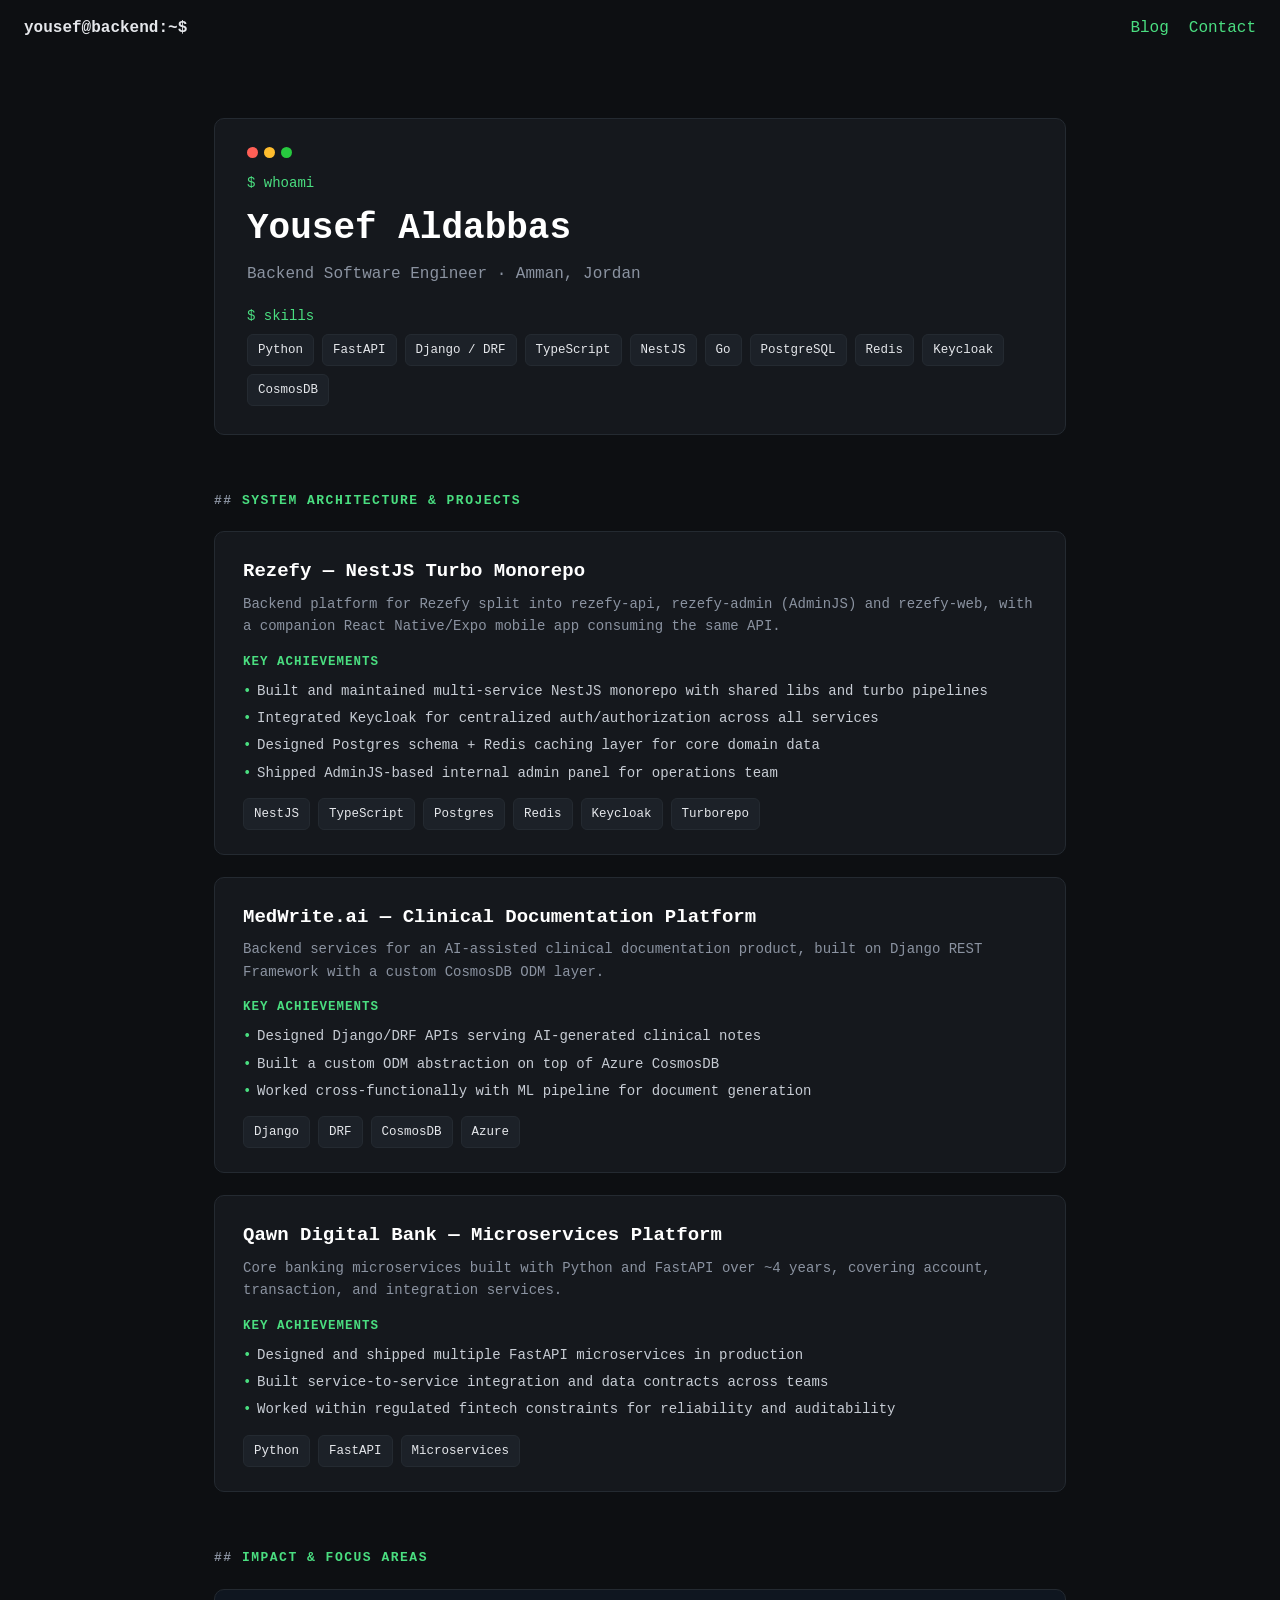
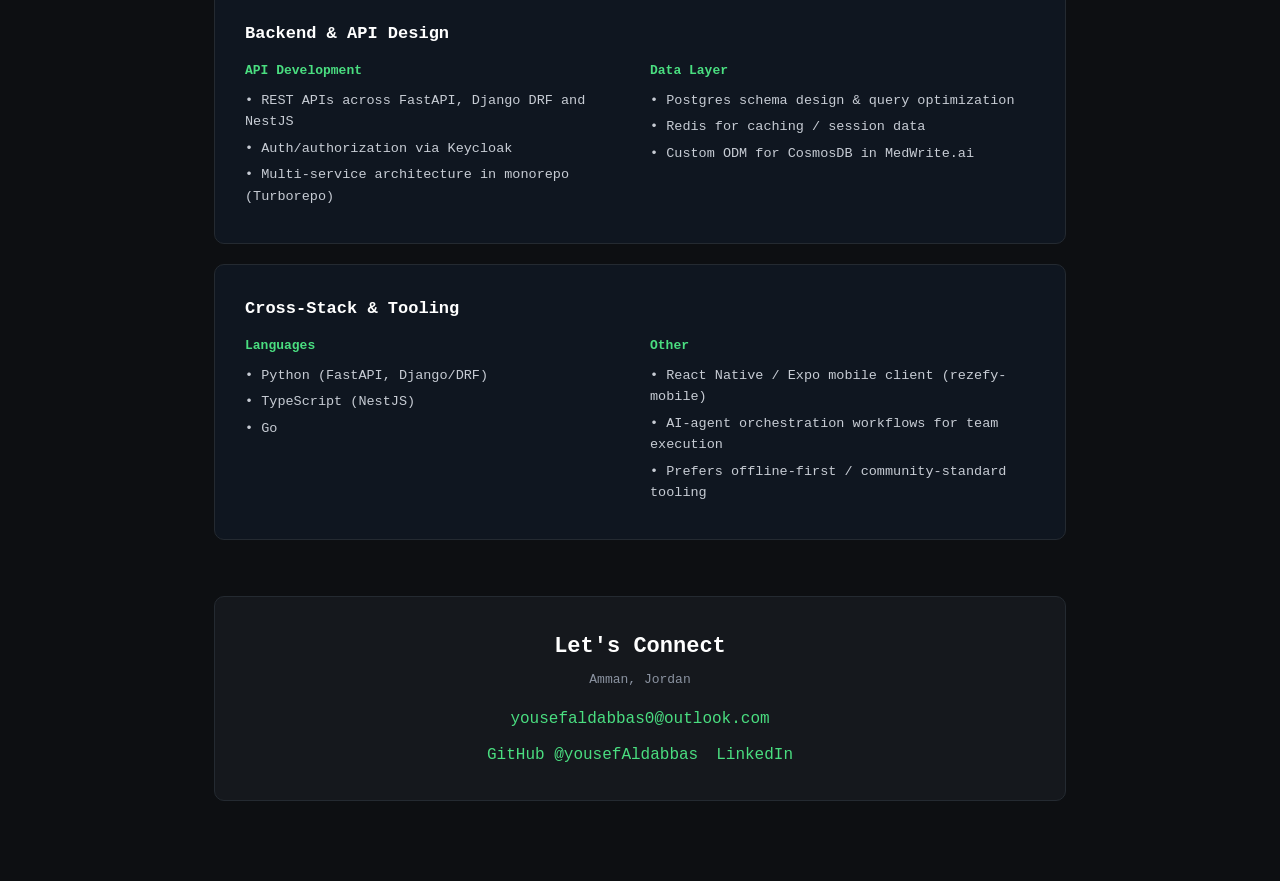
==== index.html @ 6e94ebfa "Initial portfolio site with blog section" ====
<!DOCTYPE html>
<html lang="en">
<head>
<meta charset="UTF-8">
<title>Yousef Aldabbas — Backend Engineer</title>
<style>
  :root{
    --bg:#0d0f12; --bg2:#0f1620; --card:#15181d; --border:#242a31;
    --green:#4ade80; --text:#e5e7eb; --muted:#8b93a1; --accent:#7c3aed;
  }
  *{box-sizing:border-box; margin:0; padding:0;}
  body{
    background:
      linear-gradient(var(--bg) 0%, var(--bg) 100%),
      repeating-linear-gradient(0deg, rgba(255,255,255,.02) 0 1px, transparent 1px 32px),
      repeating-linear-gradient(90deg, rgba(255,255,255,.02) 0 1px, transparent 1px 32px);
    color:var(--text);
    font-family: 'SFMono-Regular', Consolas, 'Liberation Mono', Menlo, monospace;
    line-height:1.6;
  }
  a{color:var(--green); text-decoration:none;}
  .wrap{max-width:900px; margin:0 auto; padding:40px 24px 80px;}
  nav{display:flex; justify-content:space-between; align-items:center; padding:16px 24px;}
  nav .logo{font-weight:bold; color:var(--text);}
  .hero{
    background:var(--card); border:1px solid var(--border); border-radius:10px;
    padding:28px 32px; margin-top:20px;
  }
  .dots{display:flex; gap:6px; margin-bottom:14px;}
  .dots span{width:11px; height:11px; border-radius:50%;}
  .dots span:nth-child(1){background:#ff5f56;}
  .dots span:nth-child(2){background:#ffbd2e;}
  .dots span:nth-child(3){background:#27c93f;}
  .prompt{color:var(--green); font-size:14px; margin-bottom:6px;}
  h1{font-size:36px; color:#fff; margin-bottom:4px;}
  .title{color:var(--muted); font-size:16px; margin-bottom:18px;}
  .tags{display:flex; flex-wrap:wrap; gap:8px;}
  .tag{
    background:#1c2128; border:1px solid var(--border); color:var(--text);
    font-size:12.5px; padding:5px 10px; border-radius:6px;
  }
  h2.section{color:var(--green); font-size:13px; text-transform:uppercase; letter-spacing:1.5px; margin:56px 0 20px;}
  h2.section::before{content:"## "; color:var(--muted);}
  .project{
    background:var(--card); border:1px solid var(--border); border-radius:10px;
    padding:24px 28px; margin-bottom:22px;
  }
  .project h3{color:#fff; font-size:19px; margin-bottom:6px;}
  .project p.desc{color:var(--muted); font-size:14px; margin-bottom:14px;}
  .project h4{color:var(--green); font-size:12.5px; text-transform:uppercase; letter-spacing:1px; margin-bottom:8px;}
  .project ul{list-style:none; margin-bottom:14px;}
  .project li{font-size:14px; color:#c7ccd4; margin-bottom:5px; padding-left:14px; position:relative;}
  .project li::before{content:"•"; position:absolute; left:0; color:var(--green);}
  .impact{
    background:var(--bg2); border:1px solid var(--border); border-radius:10px;
    padding:30px; margin-bottom:20px;
  }
  .impact h3{color:#fff; font-size:17px; margin-bottom:14px;}
  .grid2{display:grid; grid-template-columns:1fr 1fr; gap:20px;}
  .grid2 .col h4{color:var(--green); font-size:13px; margin-bottom:8px;}
  .grid2 .col ul{list-style:none;}
  .grid2 .col li{font-size:13.5px; color:#c7ccd4; margin-bottom:5px;}
  .contact{
    background:var(--card); border:1px solid var(--border); border-radius:10px;
    padding:32px; margin-top:56px; text-align:center;
  }
  .contact h2{color:#fff; font-size:22px; margin-bottom:6px;}
  .contact .loc{color:var(--muted); font-size:13px; margin-bottom:16px;}
  .links{display:flex; justify-content:center; gap:18px; flex-wrap:wrap; margin-top:10px;}
  @media (max-width:640px){ .grid2{grid-template-columns:1fr;} h1{font-size:28px;} }
</style>
</head>
<body>
<nav>
  <div class="logo">yousef@backend:~$</div>
  <div style="display:flex; gap:20px;">
    <a href="blog/index.html">Blog</a>
    <a href="mailto:yousefaldabbas0@outlook.com">Contact</a>
  </div>
</nav>

<div class="wrap">

  <div class="hero">
    <div class="dots"><span></span><span></span><span></span></div>
    <div class="prompt">$ whoami</div>
    <h1>Yousef Aldabbas</h1>
    <div class="title">Backend Software Engineer · Amman, Jordan</div>
    <div class="prompt">$ skills</div>
    <div class="tags">
      <span class="tag">Python</span><span class="tag">FastAPI</span>
      <span class="tag">Django / DRF</span><span class="tag">TypeScript</span>
      <span class="tag">NestJS</span><span class="tag">Go</span>
      <span class="tag">PostgreSQL</span><span class="tag">Redis</span>
      <span class="tag">Keycloak</span><span class="tag">CosmosDB</span>
    </div>
  </div>

  <h2 class="section">System Architecture & Projects</h2>

  <div class="project">
    <h3>Rezefy — NestJS Turbo Monorepo</h3>
    <p class="desc">Backend platform for Rezefy split into rezefy-api, rezefy-admin (AdminJS) and rezefy-web, with a companion React Native/Expo mobile app consuming the same API.</p>
    <h4>Key Achievements</h4>
    <ul>
      <li>Built and maintained multi-service NestJS monorepo with shared libs and turbo pipelines</li>
      <li>Integrated Keycloak for centralized auth/authorization across all services</li>
      <li>Designed Postgres schema + Redis caching layer for core domain data</li>
      <li>Shipped AdminJS-based internal admin panel for operations team</li>
    </ul>
    <div class="tags">
      <span class="tag">NestJS</span><span class="tag">TypeScript</span><span class="tag">Postgres</span>
      <span class="tag">Redis</span><span class="tag">Keycloak</span><span class="tag">Turborepo</span>
    </div>
  </div>

  <div class="project">
    <h3>MedWrite.ai — Clinical Documentation Platform</h3>
    <p class="desc">Backend services for an AI-assisted clinical documentation product, built on Django REST Framework with a custom CosmosDB ODM layer.</p>
    <h4>Key Achievements</h4>
    <ul>
      <li>Designed Django/DRF APIs serving AI-generated clinical notes</li>
      <li>Built a custom ODM abstraction on top of Azure CosmosDB</li>
      <li>Worked cross-functionally with ML pipeline for document generation</li>
    </ul>
    <div class="tags">
      <span class="tag">Django</span><span class="tag">DRF</span><span class="tag">CosmosDB</span><span class="tag">Azure</span>
    </div>
  </div>

  <div class="project">
    <h3>Qawn Digital Bank — Microservices Platform</h3>
    <p class="desc">Core banking microservices built with Python and FastAPI over ~4 years, covering account, transaction, and integration services.</p>
    <h4>Key Achievements</h4>
    <ul>
      <li>Designed and shipped multiple FastAPI microservices in production</li>
      <li>Built service-to-service integration and data contracts across teams</li>
      <li>Worked within regulated fintech constraints for reliability and auditability</li>
    </ul>
    <div class="tags">
      <span class="tag">Python</span><span class="tag">FastAPI</span><span class="tag">Microservices</span>
    </div>
  </div>

  <h2 class="section">Impact & Focus Areas</h2>

  <div class="impact">
    <h3>Backend & API Design</h3>
    <div class="grid2">
      <div class="col">
        <h4>API Development</h4>
        <ul>
          <li>• REST APIs across FastAPI, Django DRF and NestJS</li>
          <li>• Auth/authorization via Keycloak</li>
          <li>• Multi-service architecture in monorepo (Turborepo)</li>
        </ul>
      </div>
      <div class="col">
        <h4>Data Layer</h4>
        <ul>
          <li>• Postgres schema design & query optimization</li>
          <li>• Redis for caching / session data</li>
          <li>• Custom ODM for CosmosDB in MedWrite.ai</li>
        </ul>
      </div>
    </div>
  </div>

  <div class="impact">
    <h3>Cross-Stack & Tooling</h3>
    <div class="grid2">
      <div class="col">
        <h4>Languages</h4>
        <ul>
          <li>• Python (FastAPI, Django/DRF)</li>
          <li>• TypeScript (NestJS)</li>
          <li>• Go</li>
        </ul>
      </div>
      <div class="col">
        <h4>Other</h4>
        <ul>
          <li>• React Native / Expo mobile client (rezefy-mobile)</li>
          <li>• AI-agent orchestration workflows for team execution</li>
          <li>• Prefers offline-first / community-standard tooling</li>
        </ul>
      </div>
    </div>
  </div>

  <div class="contact">
    <h2>Let's Connect</h2>
    <div class="loc">Amman, Jordan</div>
    <a href="mailto:yousefaldabbas0@outlook.com">yousefaldabbas0@outlook.com</a>
    <div class="links">
      <a href="https://github.com/yousefAldabbas" target="_blank">GitHub @yousefAldabbas</a>
      <a href="https://linkedin.com/in/yousef-aldabbas" target="_blank">LinkedIn</a>
    </div>
  </div>

</div>
</body>
</html>
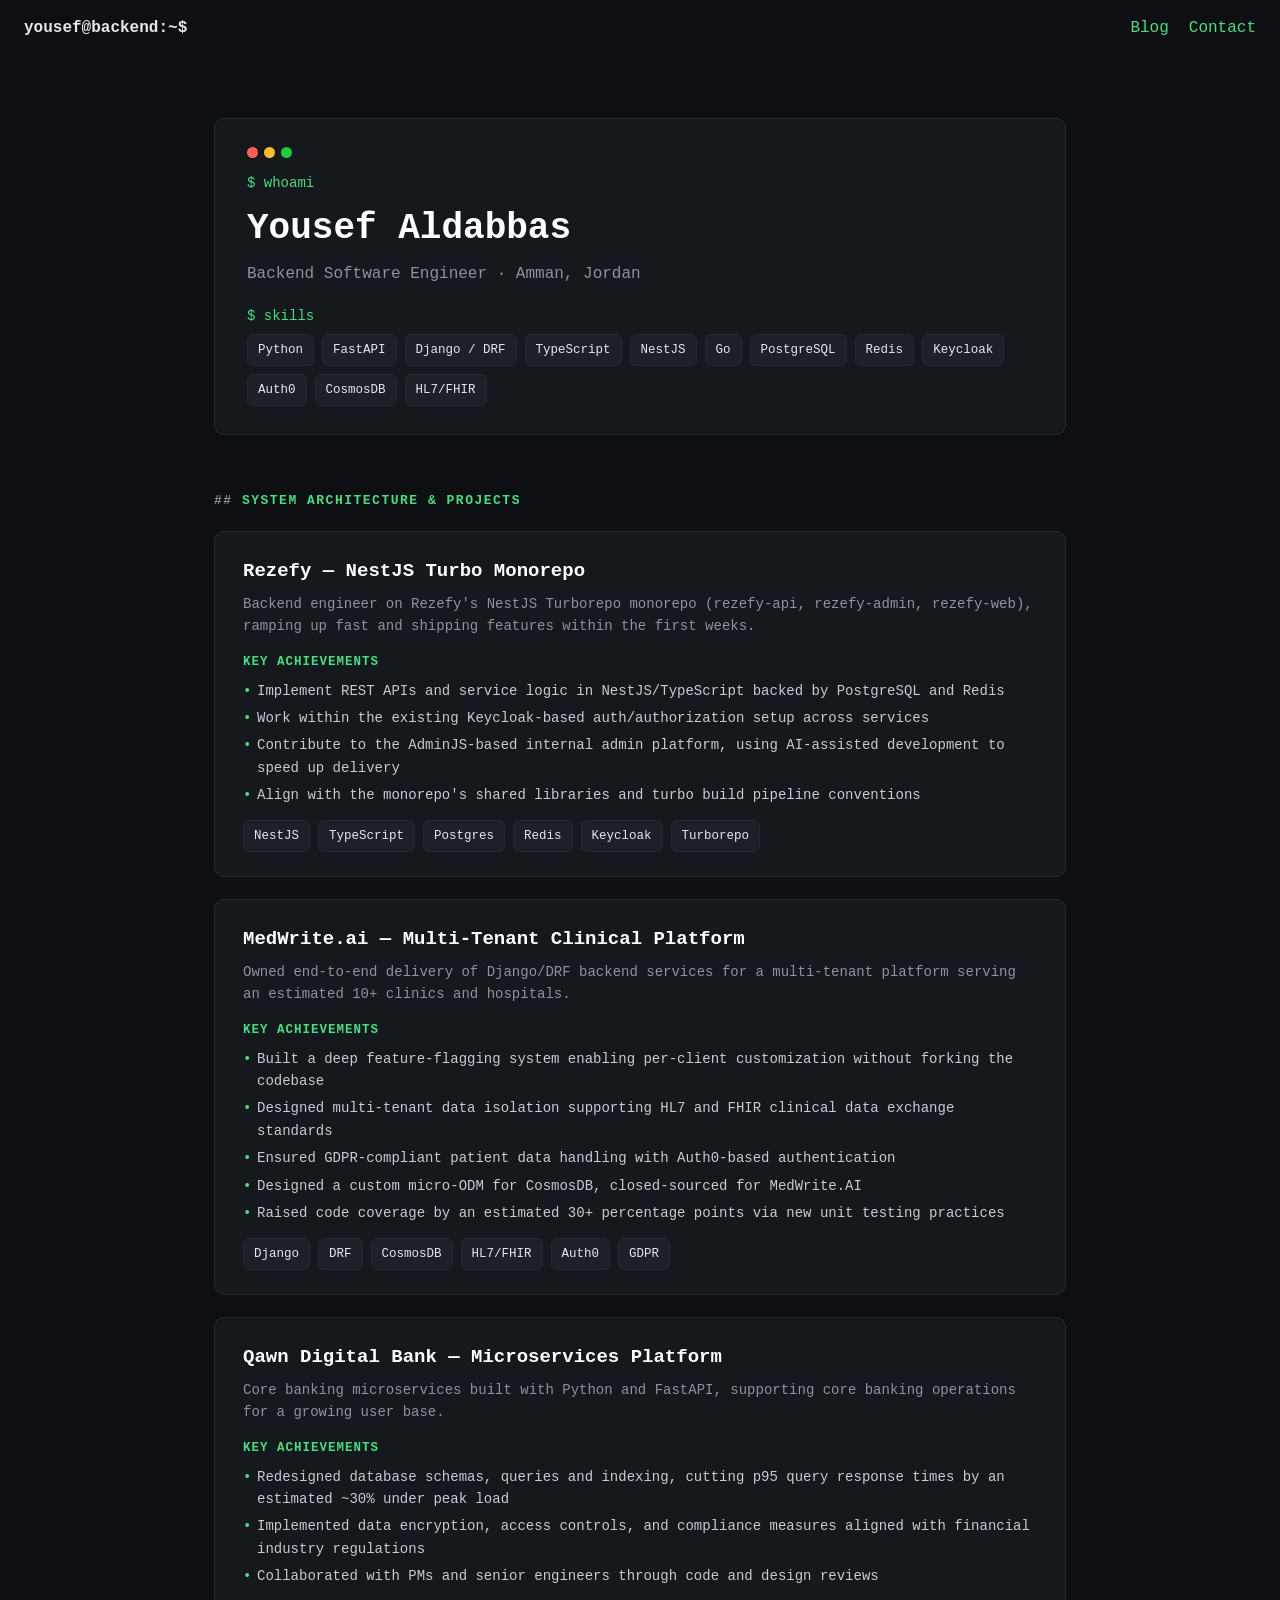
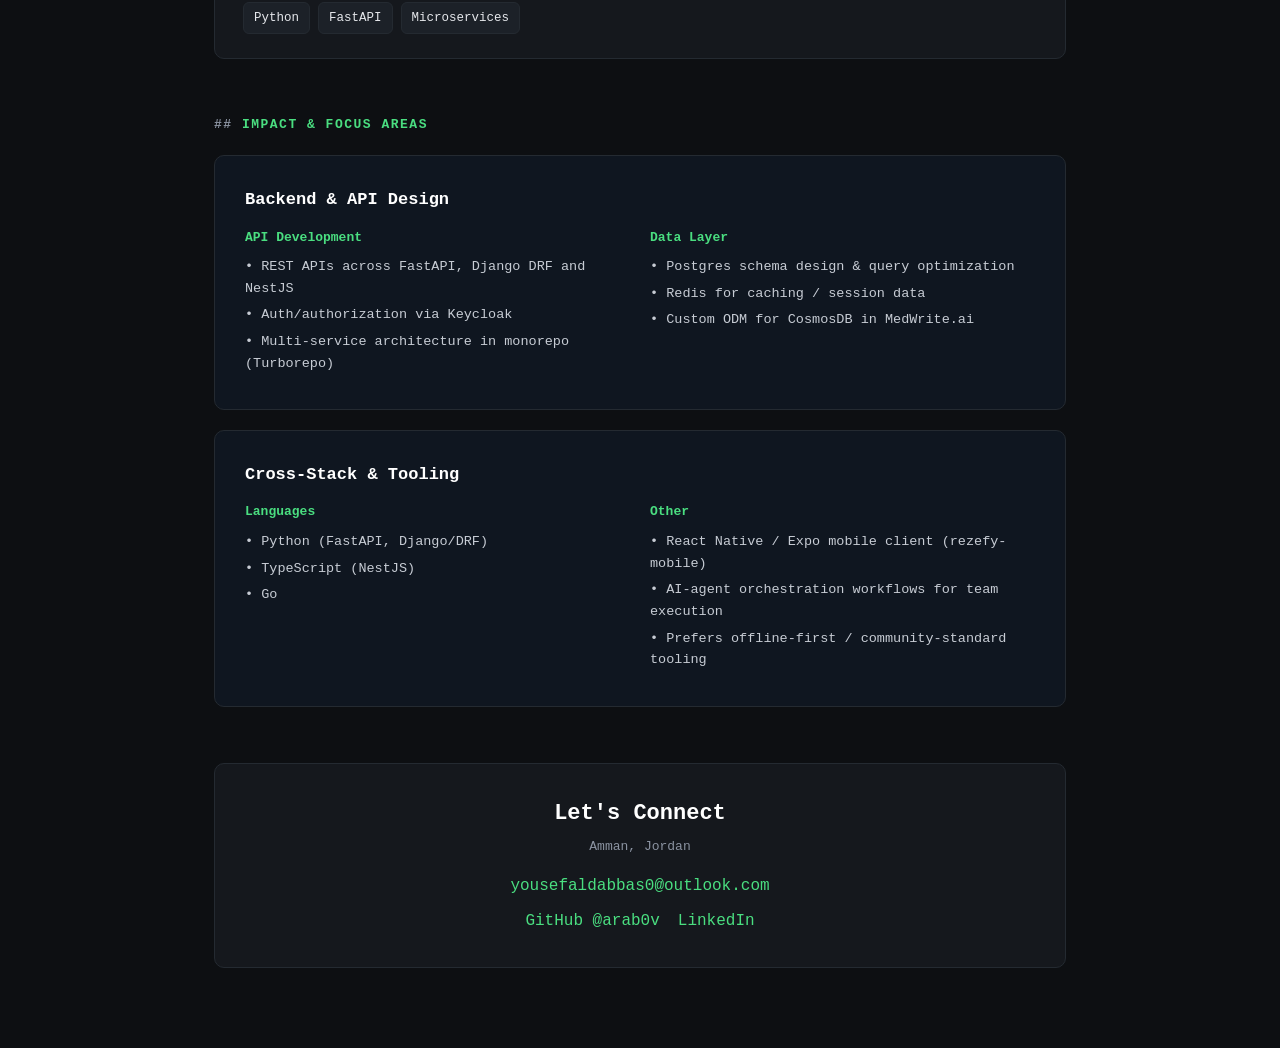
==== commit 5ea3e3b2: "Sync portfolio with reviewed CV, restructure blog, add AdminJS post" ====
--- a/index.html
+++ b/index.html
@@ -92,7 +92,8 @@
       <span class="tag">Django / DRF</span><span class="tag">TypeScript</span>
       <span class="tag">NestJS</span><span class="tag">Go</span>
       <span class="tag">PostgreSQL</span><span class="tag">Redis</span>
-      <span class="tag">Keycloak</span><span class="tag">CosmosDB</span>
+      <span class="tag">Keycloak</span><span class="tag">Auth0</span>
+      <span class="tag">CosmosDB</span><span class="tag">HL7/FHIR</span>
     </div>
   </div>
 
@@ -100,13 +101,13 @@
 
   <div class="project">
     <h3>Rezefy — NestJS Turbo Monorepo</h3>
-    <p class="desc">Backend platform for Rezefy split into rezefy-api, rezefy-admin (AdminJS) and rezefy-web, with a companion React Native/Expo mobile app consuming the same API.</p>
+    <p class="desc">Backend engineer on Rezefy's NestJS Turborepo monorepo (rezefy-api, rezefy-admin, rezefy-web), ramping up fast and shipping features within the first weeks.</p>
     <h4>Key Achievements</h4>
     <ul>
-      <li>Built and maintained multi-service NestJS monorepo with shared libs and turbo pipelines</li>
-      <li>Integrated Keycloak for centralized auth/authorization across all services</li>
-      <li>Designed Postgres schema + Redis caching layer for core domain data</li>
-      <li>Shipped AdminJS-based internal admin panel for operations team</li>
+      <li>Implement REST APIs and service logic in NestJS/TypeScript backed by PostgreSQL and Redis</li>
+      <li>Work within the existing Keycloak-based auth/authorization setup across services</li>
+      <li>Contribute to the AdminJS-based internal admin platform, using AI-assisted development to speed up delivery</li>
+      <li>Align with the monorepo's shared libraries and turbo build pipeline conventions</li>
     </ul>
     <div class="tags">
       <span class="tag">NestJS</span><span class="tag">TypeScript</span><span class="tag">Postgres</span>
@@ -115,27 +116,29 @@
   </div>
 
   <div class="project">
-    <h3>MedWrite.ai — Clinical Documentation Platform</h3>
-    <p class="desc">Backend services for an AI-assisted clinical documentation product, built on Django REST Framework with a custom CosmosDB ODM layer.</p>
+    <h3>MedWrite.ai — Multi-Tenant Clinical Platform</h3>
+    <p class="desc">Owned end-to-end delivery of Django/DRF backend services for a multi-tenant platform serving an estimated 10+ clinics and hospitals.</p>
     <h4>Key Achievements</h4>
     <ul>
-      <li>Designed Django/DRF APIs serving AI-generated clinical notes</li>
-      <li>Built a custom ODM abstraction on top of Azure CosmosDB</li>
-      <li>Worked cross-functionally with ML pipeline for document generation</li>
+      <li>Built a deep feature-flagging system enabling per-client customization without forking the codebase</li>
+      <li>Designed multi-tenant data isolation supporting HL7 and FHIR clinical data exchange standards</li>
+      <li>Ensured GDPR-compliant patient data handling with Auth0-based authentication</li>
+      <li>Designed a custom micro-ODM for CosmosDB, closed-sourced for MedWrite.AI</li>
+      <li>Raised code coverage by an estimated 30+ percentage points via new unit testing practices</li>
     </ul>
     <div class="tags">
-      <span class="tag">Django</span><span class="tag">DRF</span><span class="tag">CosmosDB</span><span class="tag">Azure</span>
+      <span class="tag">Django</span><span class="tag">DRF</span><span class="tag">CosmosDB</span><span class="tag">HL7/FHIR</span><span class="tag">Auth0</span><span class="tag">GDPR</span>
     </div>
   </div>
 
   <div class="project">
     <h3>Qawn Digital Bank — Microservices Platform</h3>
-    <p class="desc">Core banking microservices built with Python and FastAPI over ~4 years, covering account, transaction, and integration services.</p>
+    <p class="desc">Core banking microservices built with Python and FastAPI, supporting core banking operations for a growing user base.</p>
     <h4>Key Achievements</h4>
     <ul>
-      <li>Designed and shipped multiple FastAPI microservices in production</li>
-      <li>Built service-to-service integration and data contracts across teams</li>
-      <li>Worked within regulated fintech constraints for reliability and auditability</li>
+      <li>Redesigned database schemas, queries and indexing, cutting p95 query response times by an estimated ~30% under peak load</li>
+      <li>Implemented data encryption, access controls, and compliance measures aligned with financial industry regulations</li>
+      <li>Collaborated with PMs and senior engineers through code and design reviews</li>
     </ul>
     <div class="tags">
       <span class="tag">Python</span><span class="tag">FastAPI</span><span class="tag">Microservices</span>
@@ -193,7 +196,7 @@
     <div class="loc">Amman, Jordan</div>
     <a href="mailto:yousefaldabbas0@outlook.com">yousefaldabbas0@outlook.com</a>
     <div class="links">
-      <a href="https://github.com/yousefAldabbas" target="_blank">GitHub @yousefAldabbas</a>
+      <a href="https://github.com/arab0v" target="_blank">GitHub @arab0v</a>
       <a href="https://linkedin.com/in/yousef-aldabbas" target="_blank">LinkedIn</a>
     </div>
   </div>
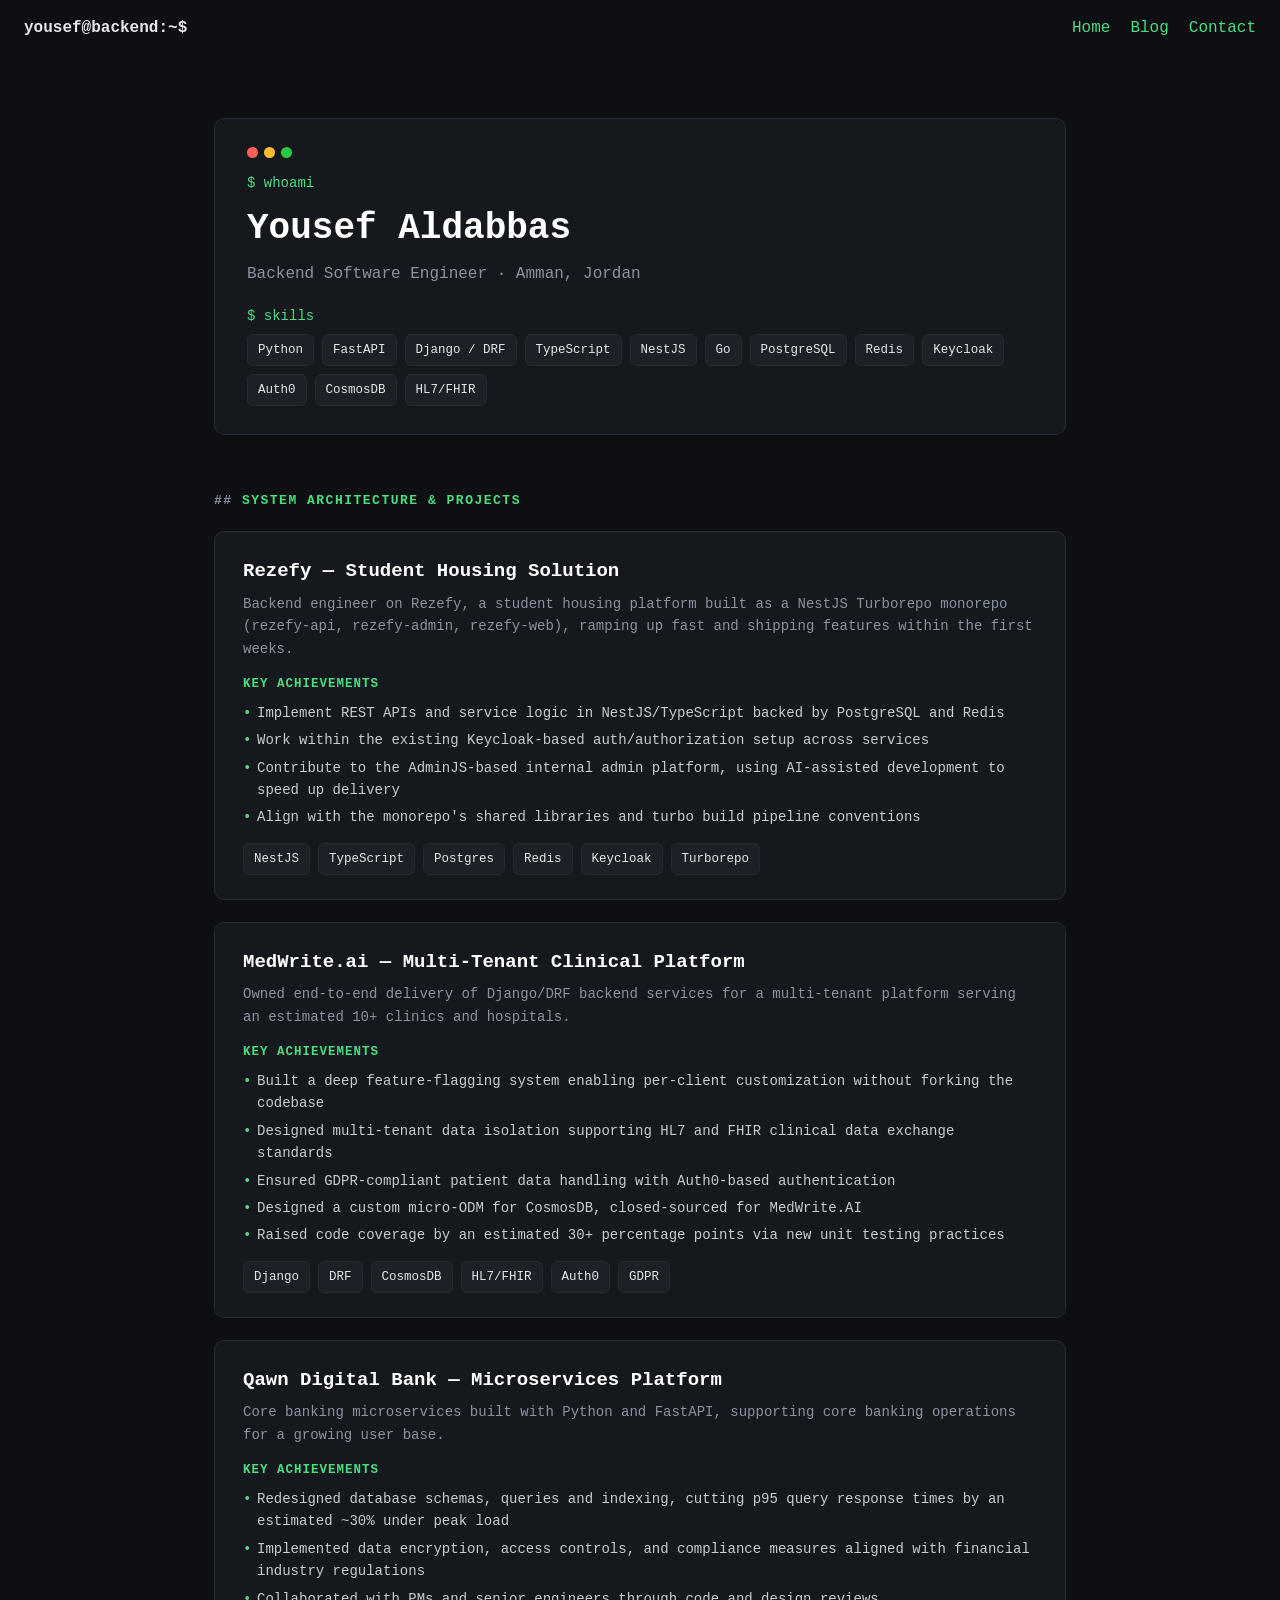
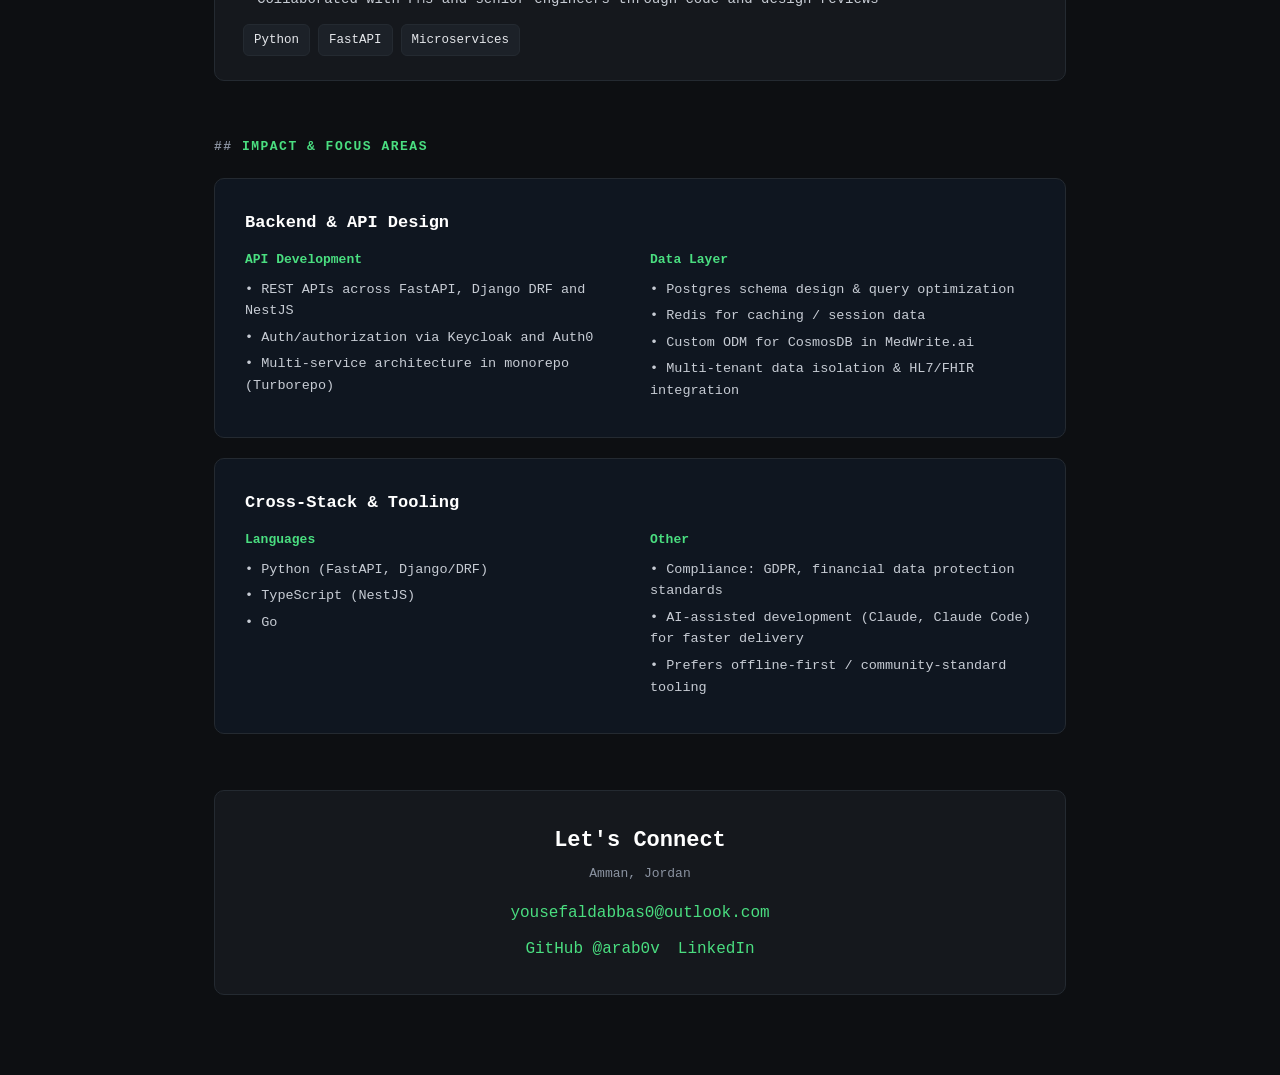
==== commit 4ab30602: "Fix Rezefy project name, sync Impact section, unify top-right nav across pages" ====
--- a/index.html
+++ b/index.html
@@ -22,6 +22,7 @@
   .wrap{max-width:900px; margin:0 auto; padding:40px 24px 80px;}
   nav{display:flex; justify-content:space-between; align-items:center; padding:16px 24px;}
   nav .logo{font-weight:bold; color:var(--text);}
+  nav .navlinks{display:flex; gap:20px;}
   .hero{
     background:var(--card); border:1px solid var(--border); border-radius:10px;
     padding:28px 32px; margin-top:20px;
@@ -73,7 +74,8 @@
 <body>
 <nav>
   <div class="logo">yousef@backend:~$</div>
-  <div style="display:flex; gap:20px;">
+  <div class="navlinks">
+    <a href="index.html">Home</a>
     <a href="blog/index.html">Blog</a>
     <a href="mailto:yousefaldabbas0@outlook.com">Contact</a>
   </div>
@@ -100,8 +102,8 @@
   <h2 class="section">System Architecture & Projects</h2>
 
   <div class="project">
-    <h3>Rezefy — NestJS Turbo Monorepo</h3>
-    <p class="desc">Backend engineer on Rezefy's NestJS Turborepo monorepo (rezefy-api, rezefy-admin, rezefy-web), ramping up fast and shipping features within the first weeks.</p>
+    <h3>Rezefy — Student Housing Solution</h3>
+    <p class="desc">Backend engineer on Rezefy, a student housing platform built as a NestJS Turborepo monorepo (rezefy-api, rezefy-admin, rezefy-web), ramping up fast and shipping features within the first weeks.</p>
     <h4>Key Achievements</h4>
     <ul>
       <li>Implement REST APIs and service logic in NestJS/TypeScript backed by PostgreSQL and Redis</li>
@@ -154,7 +156,7 @@
         <h4>API Development</h4>
         <ul>
           <li>• REST APIs across FastAPI, Django DRF and NestJS</li>
-          <li>• Auth/authorization via Keycloak</li>
+          <li>• Auth/authorization via Keycloak and Auth0</li>
           <li>• Multi-service architecture in monorepo (Turborepo)</li>
         </ul>
       </div>
@@ -164,6 +166,7 @@
           <li>• Postgres schema design & query optimization</li>
           <li>• Redis for caching / session data</li>
           <li>• Custom ODM for CosmosDB in MedWrite.ai</li>
+          <li>• Multi-tenant data isolation & HL7/FHIR integration</li>
         </ul>
       </div>
     </div>
@@ -183,8 +186,8 @@
       <div class="col">
         <h4>Other</h4>
         <ul>
-          <li>• React Native / Expo mobile client (rezefy-mobile)</li>
-          <li>• AI-agent orchestration workflows for team execution</li>
+          <li>• Compliance: GDPR, financial data protection standards</li>
+          <li>• AI-assisted development (Claude, Claude Code) for faster delivery</li>
           <li>• Prefers offline-first / community-standard tooling</li>
         </ul>
       </div>
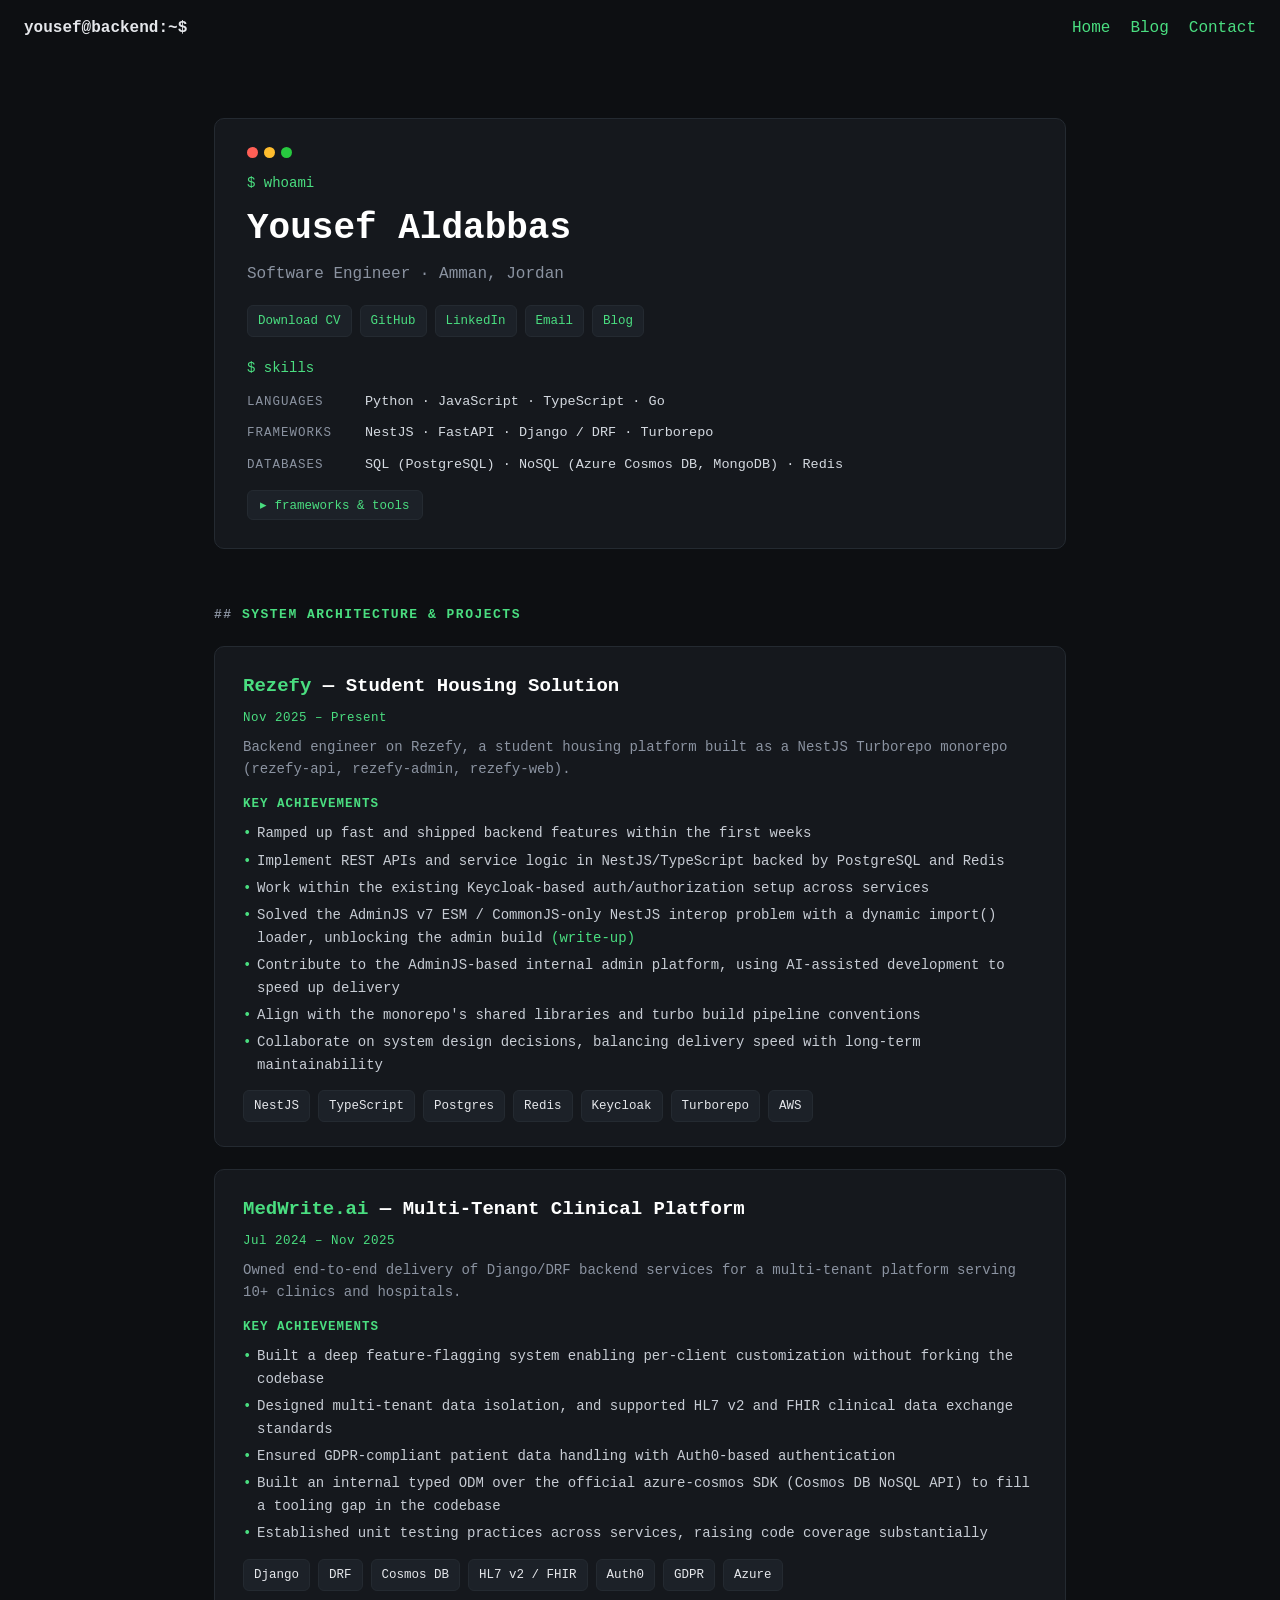
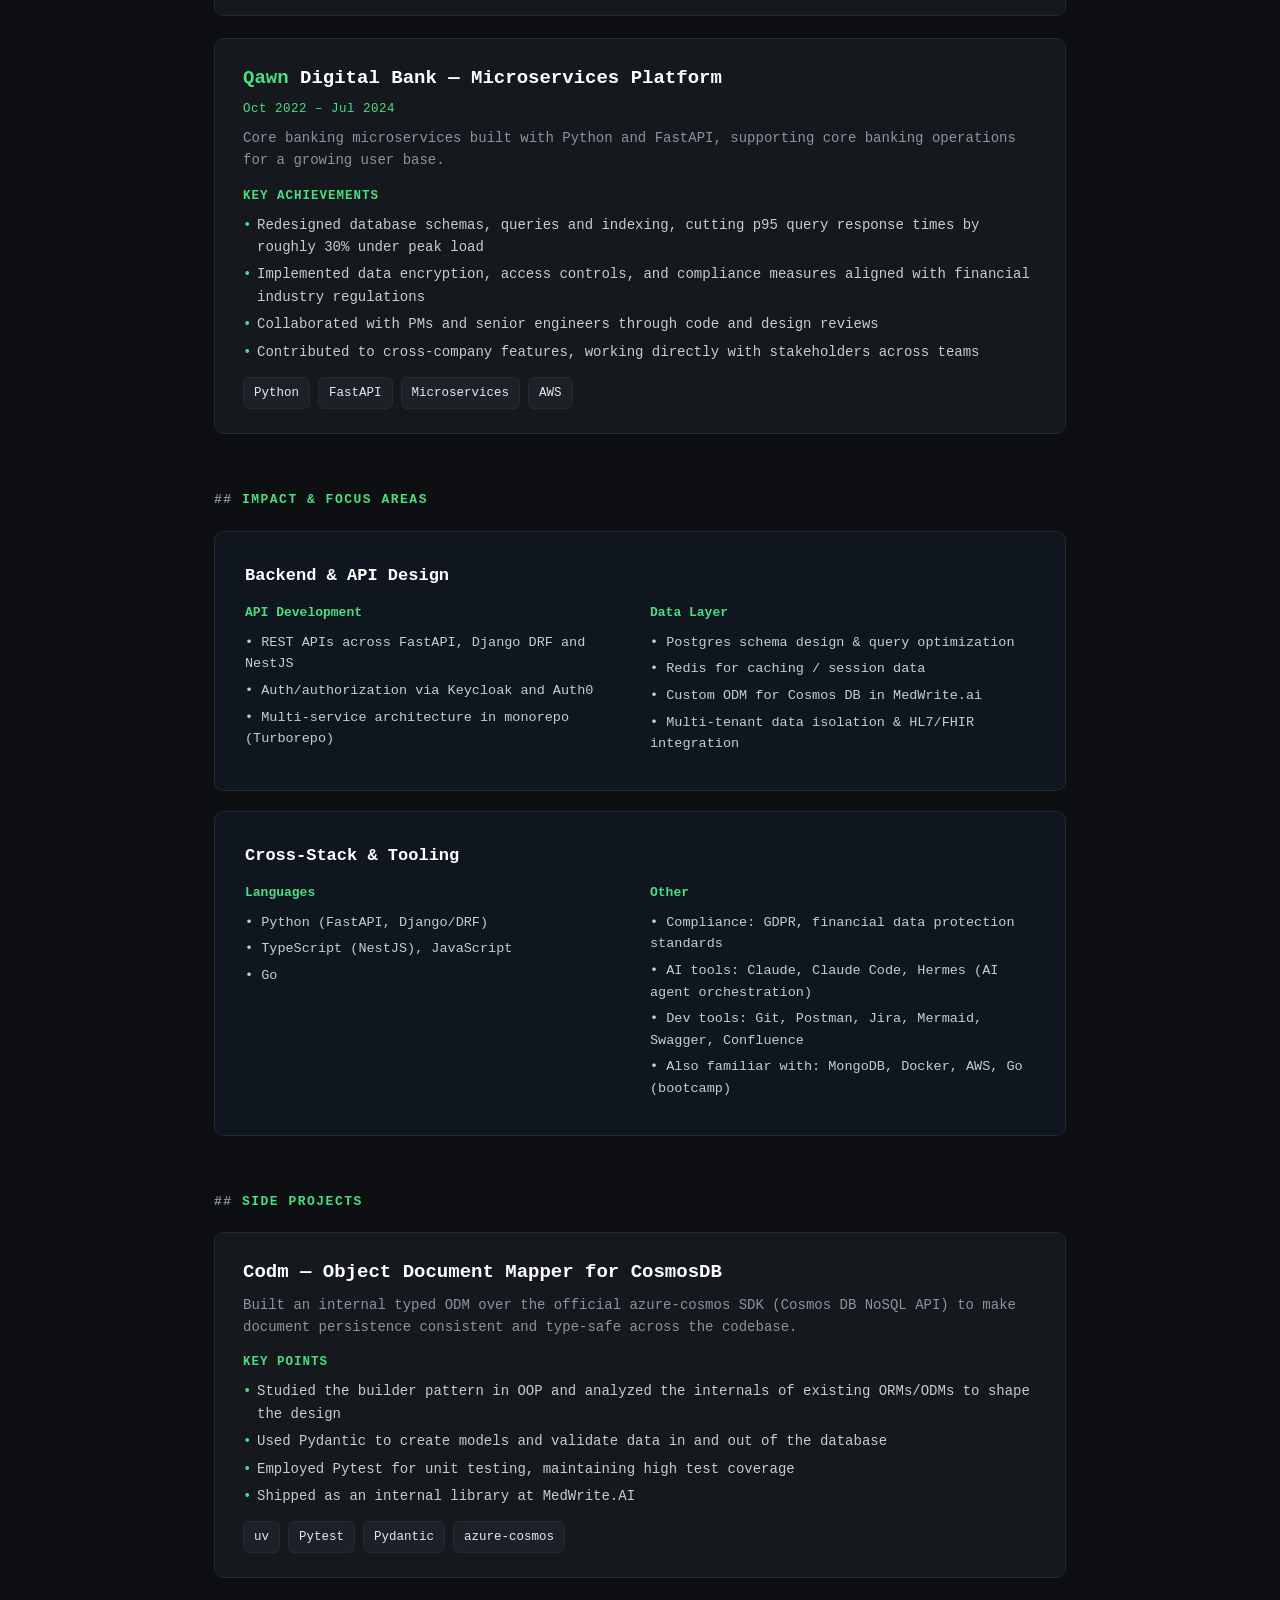
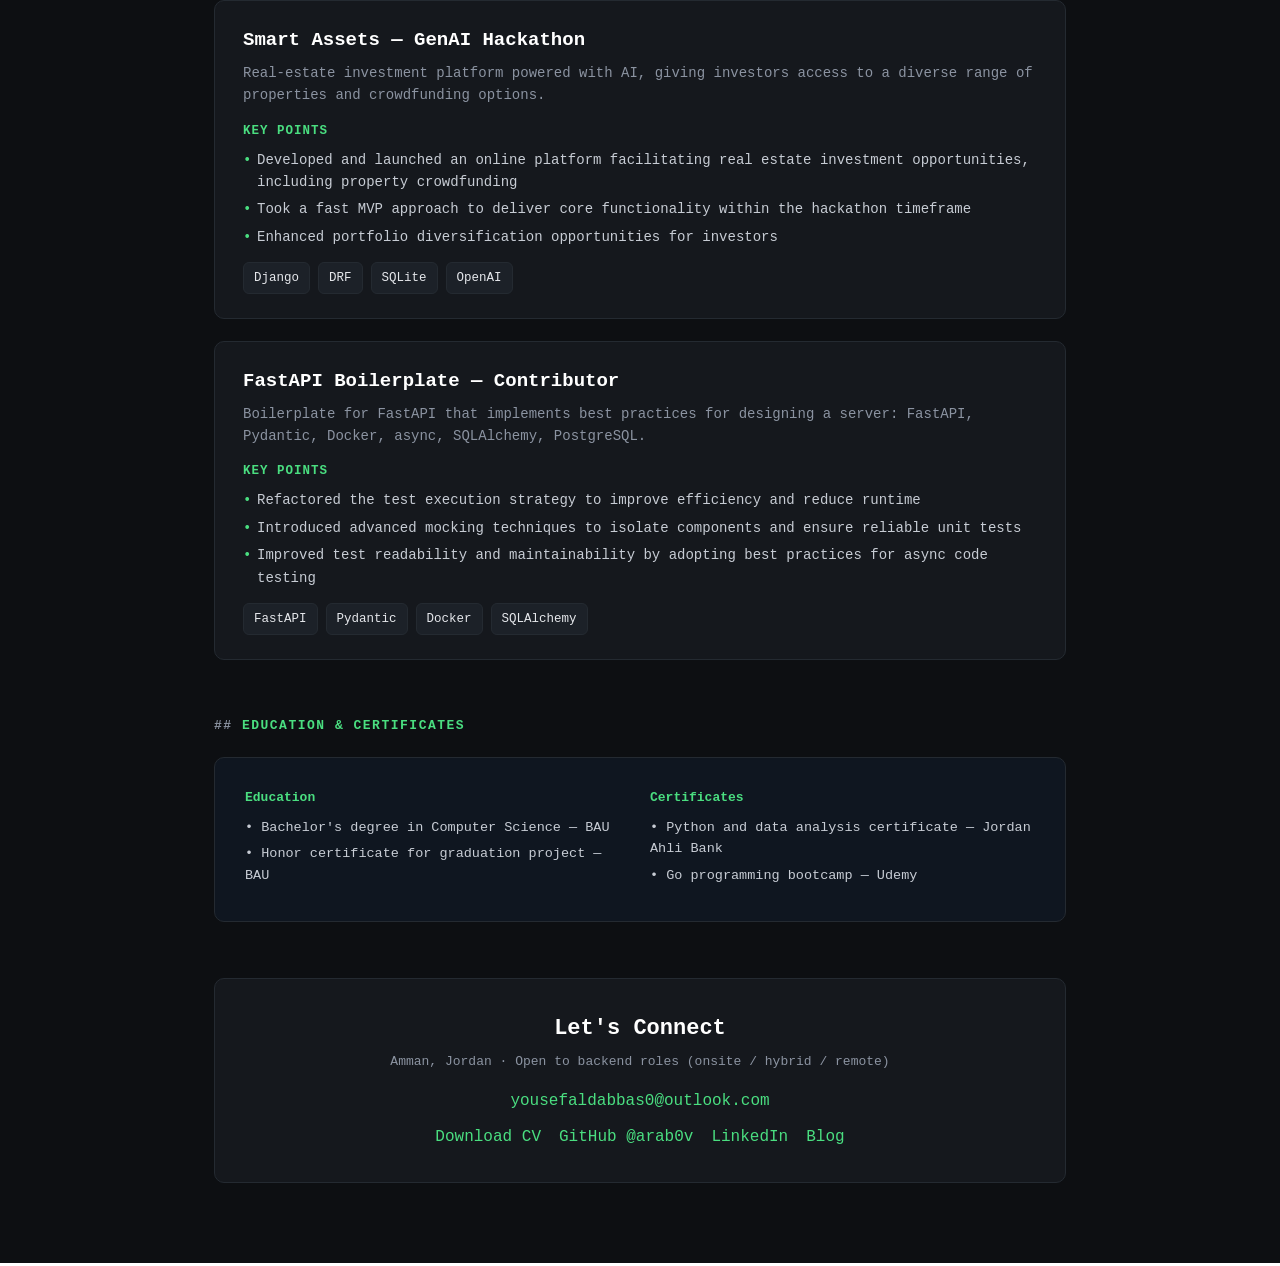
==== commit 611bc3a4: "Sync portfolio with CV, restructure hero, verify blog figures, plain-language post" ====
--- a/index.html
+++ b/index.html
@@ -2,7 +2,7 @@
 <html lang="en">
 <head>
 <meta charset="UTF-8">
-<title>Yousef Aldabbas — Backend Engineer</title>
+<title>Yousef Aldabbas — Software Engineer</title>
 <style>
   :root{
     --bg:#0d0f12; --bg2:#0f1620; --card:#15181d; --border:#242a31;
@@ -35,6 +35,13 @@
   .prompt{color:var(--green); font-size:14px; margin-bottom:6px;}
   h1{font-size:36px; color:#fff; margin-bottom:4px;}
   .title{color:var(--muted); font-size:16px; margin-bottom:18px;}
+  .herolinks{display:flex; flex-wrap:wrap; gap:8px; margin:0 0 20px;}
+  .herolinks .tag{
+    display:inline-block; background:#1c2128; border:1px solid var(--border);
+    color:var(--green); font-size:12.5px; padding:5px 10px; border-radius:6px;
+    transition:border-color .15s ease, background .15s ease;
+  }
+  .herolinks .tag:hover{border-color:var(--green); background:#20272f;}
   .tags{display:flex; flex-wrap:wrap; gap:8px;}
   .tag{
     background:#1c2128; border:1px solid var(--border); color:var(--text);
@@ -42,11 +49,37 @@
   }
   h2.section{color:var(--green); font-size:13px; text-transform:uppercase; letter-spacing:1.5px; margin:56px 0 20px;}
   h2.section::before{content:"## "; color:var(--muted);}
+
+  /* --- skills block --- */
+  .skillblock{margin-top:6px;}
+  .skillrow{
+    display:grid; grid-template-columns:104px 1fr; gap:14px;
+    align-items:baseline; padding:5px 0;
+  }
+  .skilllabel{
+    color:var(--muted); font-size:12.5px; text-transform:uppercase;
+    letter-spacing:1px; white-space:nowrap;
+  }
+  .skilllist{font-size:13.5px; color:#d4d9e0;}
+  .expandbtn{
+    margin-top:10px; background:#1c2128; border:1px solid var(--border);
+    color:var(--green); font-family:inherit; font-size:12.5px;
+    padding:6px 12px; border-radius:6px; cursor:pointer;
+    transition:border-color .15s ease, background .15s ease;
+  }
+  .expandbtn:hover{border-color:var(--green); background:#20272f;}
+  .expandbtn .caret{display:inline-block; transition:transform .15s ease;}
+  .expandbtn[aria-expanded="true"] .caret{transform:rotate(90deg);}
+  .skillmore{margin-top:12px;}
+  @media (max-width:640px){
+    .skillrow{grid-template-columns:1fr; gap:2px;}
+  }
   .project{
     background:var(--card); border:1px solid var(--border); border-radius:10px;
     padding:24px 28px; margin-bottom:22px;
   }
   .project h3{color:#fff; font-size:19px; margin-bottom:6px;}
+  .project .dates{color:var(--green); font-size:12.5px; margin-bottom:8px; letter-spacing:.5px;}
   .project p.desc{color:var(--muted); font-size:14px; margin-bottom:14px;}
   .project h4{color:var(--green); font-size:12.5px; text-transform:uppercase; letter-spacing:1px; margin-bottom:8px;}
   .project ul{list-style:none; margin-bottom:14px;}
@@ -87,63 +120,116 @@
     <div class="dots"><span></span><span></span><span></span></div>
     <div class="prompt">$ whoami</div>
     <h1>Yousef Aldabbas</h1>
-    <div class="title">Backend Software Engineer · Amman, Jordan</div>
+    <div class="title">Software Engineer · Amman, Jordan</div>
+    <div class="herolinks">
+      <a class="tag" href="cv/Yousef-Aldabbas-CV.docx" download>Download CV</a>
+      <a class="tag" href="https://github.com/arab0v" target="_blank" rel="noopener noreferrer">GitHub</a>
+      <a class="tag" href="https://linkedin.com/in/yousef-aldabbas" target="_blank" rel="noopener noreferrer">LinkedIn</a>
+      <a class="tag" href="mailto:yousefaldabbas0@outlook.com">Email</a>
+      <a class="tag" href="blog/index.html">Blog</a>
+    </div>
+
     <div class="prompt">$ skills</div>
-    <div class="tags">
-      <span class="tag">Python</span><span class="tag">FastAPI</span>
-      <span class="tag">Django / DRF</span><span class="tag">TypeScript</span>
-      <span class="tag">NestJS</span><span class="tag">Go</span>
-      <span class="tag">PostgreSQL</span><span class="tag">Redis</span>
-      <span class="tag">Keycloak</span><span class="tag">Auth0</span>
-      <span class="tag">CosmosDB</span><span class="tag">HL7/FHIR</span>
-    </div>
-  </div>
+    <div class="skillblock">
+      <div class="skillrow">
+        <span class="skilllabel">Languages</span>
+        <span class="skilllist">Python · JavaScript · TypeScript · Go</span>
+      </div>
+      <div class="skillrow">
+        <span class="skilllabel">Frameworks</span>
+        <span class="skilllist">NestJS · FastAPI · Django / DRF · Turborepo</span>
+      </div>
+      <div class="skillrow">
+        <span class="skilllabel">Databases</span>
+        <span class="skilllist">SQL (PostgreSQL) · NoSQL (Azure Cosmos DB, MongoDB) · Redis</span>
+      </div>
+
+      <button class="expandbtn" id="skillToggle" aria-expanded="false" aria-controls="skillMore">
+        <span class="caret">▸</span> frameworks &amp; tools
+      </button>
+
+      <div class="skillmore" id="skillMore" hidden>
+        <div class="skillrow">
+          <span class="skilllabel">Auth</span>
+          <span class="skilllist">Keycloak · Auth0 · AWS Cognito</span>
+        </div>
+        <div class="skillrow">
+          <span class="skilllabel">Compliance</span>
+          <span class="skilllist">GDPR · HL7 v2 · FHIR · financial data protection</span>
+        </div>
+        <div class="skillrow">
+          <span class="skilllabel">Infra</span>
+          <span class="skilllist">AWS · Azure · Docker · Turborepo monorepos</span>
+        </div>
+        <div class="skillrow">
+          <span class="skilllabel">Data</span>
+          <span class="skilllist">SQLAlchemy · Pydantic · azure-cosmos SDK · schema &amp; query optimization</span>
+        </div>
+        <div class="skillrow">
+          <span class="skilllabel">AI</span>
+          <span class="skilllist">Claude · Claude Code · Hermes (agent orchestration)</span>
+        </div>
+        <div class="skillrow">
+          <span class="skilllabel">Tools</span>
+          <span class="skilllist">Git · Postman · Jira · Swagger · Mermaid · Confluence</span>
+        </div>
+      </div>
+    </div>
+
+    </div>
 
   <h2 class="section">System Architecture & Projects</h2>
 
   <div class="project">
-    <h3>Rezefy — Student Housing Solution</h3>
-    <p class="desc">Backend engineer on Rezefy, a student housing platform built as a NestJS Turborepo monorepo (rezefy-api, rezefy-admin, rezefy-web), ramping up fast and shipping features within the first weeks.</p>
+    <h3><a href="https://rezefy.com" target="_blank" rel="noopener noreferrer">Rezefy</a> — Student Housing Solution</h3>
+    <div class="dates">Nov 2025 – Present</div>
+    <p class="desc">Backend engineer on Rezefy, a student housing platform built as a NestJS Turborepo monorepo (rezefy-api, rezefy-admin, rezefy-web).</p>
     <h4>Key Achievements</h4>
     <ul>
+      <li>Ramped up fast and shipped backend features within the first weeks</li>
       <li>Implement REST APIs and service logic in NestJS/TypeScript backed by PostgreSQL and Redis</li>
       <li>Work within the existing Keycloak-based auth/authorization setup across services</li>
+      <li>Solved the AdminJS v7 ESM / CommonJS-only NestJS interop problem with a dynamic <code>import()</code> loader, unblocking the admin build <a href="blog/posts/adminjs-v7-nestjs-without-tears.html">(write-up)</a></li>
       <li>Contribute to the AdminJS-based internal admin platform, using AI-assisted development to speed up delivery</li>
       <li>Align with the monorepo's shared libraries and turbo build pipeline conventions</li>
+      <li>Collaborate on system design decisions, balancing delivery speed with long-term maintainability</li>
     </ul>
     <div class="tags">
       <span class="tag">NestJS</span><span class="tag">TypeScript</span><span class="tag">Postgres</span>
-      <span class="tag">Redis</span><span class="tag">Keycloak</span><span class="tag">Turborepo</span>
-    </div>
-  </div>
-
-  <div class="project">
-    <h3>MedWrite.ai — Multi-Tenant Clinical Platform</h3>
-    <p class="desc">Owned end-to-end delivery of Django/DRF backend services for a multi-tenant platform serving an estimated 10+ clinics and hospitals.</p>
+      <span class="tag">Redis</span><span class="tag">Keycloak</span><span class="tag">Turborepo</span><span class="tag">AWS</span>
+    </div>
+  </div>
+
+  <div class="project">
+    <h3><a href="https://medwrite.ai" target="_blank" rel="noopener noreferrer">MedWrite.ai</a> — Multi-Tenant Clinical Platform</h3>
+    <div class="dates">Jul 2024 – Nov 2025</div>
+    <p class="desc">Owned end-to-end delivery of Django/DRF backend services for a multi-tenant platform serving 10+ clinics and hospitals.</p>
     <h4>Key Achievements</h4>
     <ul>
       <li>Built a deep feature-flagging system enabling per-client customization without forking the codebase</li>
-      <li>Designed multi-tenant data isolation supporting HL7 and FHIR clinical data exchange standards</li>
+      <li>Designed multi-tenant data isolation, and supported HL7 v2 and FHIR clinical data exchange standards</li>
       <li>Ensured GDPR-compliant patient data handling with Auth0-based authentication</li>
-      <li>Designed a custom micro-ODM for CosmosDB, closed-sourced for MedWrite.AI</li>
-      <li>Raised code coverage by an estimated 30+ percentage points via new unit testing practices</li>
-    </ul>
-    <div class="tags">
-      <span class="tag">Django</span><span class="tag">DRF</span><span class="tag">CosmosDB</span><span class="tag">HL7/FHIR</span><span class="tag">Auth0</span><span class="tag">GDPR</span>
-    </div>
-  </div>
-
-  <div class="project">
-    <h3>Qawn Digital Bank — Microservices Platform</h3>
+      <li>Built an internal typed ODM over the official <code>azure-cosmos</code> SDK (Cosmos DB NoSQL API) to fill a tooling gap in the codebase</li>
+      <li>Established unit testing practices across services, raising code coverage substantially</li>
+    </ul>
+    <div class="tags">
+      <span class="tag">Django</span><span class="tag">DRF</span><span class="tag">Cosmos DB</span><span class="tag">HL7 v2 / FHIR</span><span class="tag">Auth0</span><span class="tag">GDPR</span><span class="tag">Azure</span>
+    </div>
+  </div>
+
+  <div class="project">
+    <h3><a href="https://qawn.com/" target="_blank" rel="noopener noreferrer">Qawn</a> Digital Bank — Microservices Platform</h3>
+    <div class="dates">Oct 2022 – Jul 2024</div>
     <p class="desc">Core banking microservices built with Python and FastAPI, supporting core banking operations for a growing user base.</p>
     <h4>Key Achievements</h4>
     <ul>
-      <li>Redesigned database schemas, queries and indexing, cutting p95 query response times by an estimated ~30% under peak load</li>
+      <li>Redesigned database schemas, queries and indexing, cutting p95 query response times by roughly 30% under peak load</li>
       <li>Implemented data encryption, access controls, and compliance measures aligned with financial industry regulations</li>
       <li>Collaborated with PMs and senior engineers through code and design reviews</li>
-    </ul>
-    <div class="tags">
-      <span class="tag">Python</span><span class="tag">FastAPI</span><span class="tag">Microservices</span>
+      <li>Contributed to cross-company features, working directly with stakeholders across teams</li>
+    </ul>
+    <div class="tags">
+      <span class="tag">Python</span><span class="tag">FastAPI</span><span class="tag">Microservices</span><span class="tag">AWS</span>
     </div>
   </div>
 
@@ -165,7 +251,7 @@
         <ul>
           <li>• Postgres schema design & query optimization</li>
           <li>• Redis for caching / session data</li>
-          <li>• Custom ODM for CosmosDB in MedWrite.ai</li>
+          <li>• Custom ODM for Cosmos DB in MedWrite.ai</li>
           <li>• Multi-tenant data isolation & HL7/FHIR integration</li>
         </ul>
       </div>
@@ -179,7 +265,7 @@
         <h4>Languages</h4>
         <ul>
           <li>• Python (FastAPI, Django/DRF)</li>
-          <li>• TypeScript (NestJS)</li>
+          <li>• TypeScript (NestJS), JavaScript</li>
           <li>• Go</li>
         </ul>
       </div>
@@ -187,8 +273,75 @@
         <h4>Other</h4>
         <ul>
           <li>• Compliance: GDPR, financial data protection standards</li>
-          <li>• AI-assisted development (Claude, Claude Code) for faster delivery</li>
-          <li>• Prefers offline-first / community-standard tooling</li>
+          <li>• AI tools: Claude, Claude Code, Hermes (AI agent orchestration)</li>
+          <li>• Dev tools: Git, Postman, Jira, Mermaid, Swagger, Confluence</li>
+          <li>• Also familiar with: MongoDB, Docker, AWS, Go (bootcamp)</li>
+        </ul>
+      </div>
+    </div>
+  </div>
+
+  <h2 class="section">Side Projects</h2>
+
+  <div class="project">
+    <h3>Codm — Object Document Mapper for CosmosDB</h3>
+    <p class="desc">Built an internal typed ODM over the official <code>azure-cosmos</code> SDK (Cosmos DB NoSQL API) to make document persistence consistent and type-safe across the codebase.</p>
+    <h4>Key Points</h4>
+    <ul>
+      <li>Studied the builder pattern in OOP and analyzed the internals of existing ORMs/ODMs to shape the design</li>
+      <li>Used Pydantic to create models and validate data in and out of the database</li>
+      <li>Employed Pytest for unit testing, maintaining high test coverage</li>
+      <li>Shipped as an internal library at MedWrite.AI</li>
+    </ul>
+    <div class="tags">
+      <span class="tag">uv</span><span class="tag">Pytest</span><span class="tag">Pydantic</span><span class="tag">azure-cosmos</span>
+    </div>
+  </div>
+
+  <div class="project">
+    <h3>Smart Assets — GenAI Hackathon</h3>
+    <p class="desc">Real-estate investment platform powered with AI, giving investors access to a diverse range of properties and crowdfunding options.</p>
+    <h4>Key Points</h4>
+    <ul>
+      <li>Developed and launched an online platform facilitating real estate investment opportunities, including property crowdfunding</li>
+      <li>Took a fast MVP approach to deliver core functionality within the hackathon timeframe</li>
+      <li>Enhanced portfolio diversification opportunities for investors</li>
+    </ul>
+    <div class="tags">
+      <span class="tag">Django</span><span class="tag">DRF</span><span class="tag">SQLite</span><span class="tag">OpenAI</span>
+    </div>
+  </div>
+
+  <div class="project">
+    <h3>FastAPI Boilerplate — Contributor</h3>
+    <p class="desc">Boilerplate for FastAPI that implements best practices for designing a server: FastAPI, Pydantic, Docker, async, SQLAlchemy, PostgreSQL.</p>
+    <h4>Key Points</h4>
+    <ul>
+      <li>Refactored the test execution strategy to improve efficiency and reduce runtime</li>
+      <li>Introduced advanced mocking techniques to isolate components and ensure reliable unit tests</li>
+      <li>Improved test readability and maintainability by adopting best practices for async code testing</li>
+    </ul>
+    <div class="tags">
+      <span class="tag">FastAPI</span><span class="tag">Pydantic</span><span class="tag">Docker</span><span class="tag">SQLAlchemy</span>
+    </div>
+  </div>
+
+  <h2 class="section">Education & Certificates</h2>
+
+  <div class="impact">
+    <div class="grid2">
+      <div class="col">
+        <h4>Education</h4>
+        <ul>
+          <li>• Bachelor's degree in Computer Science — BAU</li>
+          <li>• Honor certificate for graduation project — BAU</li>
+        </ul>
+      </div>
+      <div class="col">
+        <h4>Certificates</h4>
+        <ul>
+          <li>• Python and data analysis certificate — Jordan Ahli Bank</li>
+          <li>• Go programming bootcamp — Udemy</li>
         </ul>
       </div>
     </div>
@@ -196,14 +349,29 @@
 
   <div class="contact">
     <h2>Let's Connect</h2>
-    <div class="loc">Amman, Jordan</div>
+    <div class="loc">Amman, Jordan · Open to backend roles (onsite / hybrid / remote)</div>
     <a href="mailto:yousefaldabbas0@outlook.com">yousefaldabbas0@outlook.com</a>
     <div class="links">
-      <a href="https://github.com/arab0v" target="_blank">GitHub @arab0v</a>
-      <a href="https://linkedin.com/in/yousef-aldabbas" target="_blank">LinkedIn</a>
+      <a href="cv/Yousef-Aldabbas-CV.docx" download>Download CV</a>
+      <a href="https://github.com/arab0v" target="_blank" rel="noopener noreferrer">GitHub @arab0v</a>
+      <a href="https://linkedin.com/in/yousef-aldabbas" target="_blank" rel="noopener noreferrer">LinkedIn</a>
+      <a href="blog/index.html">Blog</a>
     </div>
   </div>
 
 </div>
+<script>
+  (function () {
+    var btn = document.getElementById('skillToggle');
+    var more = document.getElementById('skillMore');
+    if (!btn || !more) return;
+    btn.addEventListener('click', function () {
+      var open = btn.getAttribute('aria-expanded') === 'true';
+      btn.setAttribute('aria-expanded', String(!open));
+      more.hidden = open;
+      btn.querySelector('.caret').textContent = open ? '\u25B8' : '\u25BE';
+    });
+  })();
+</script>
 </body>
 </html>
